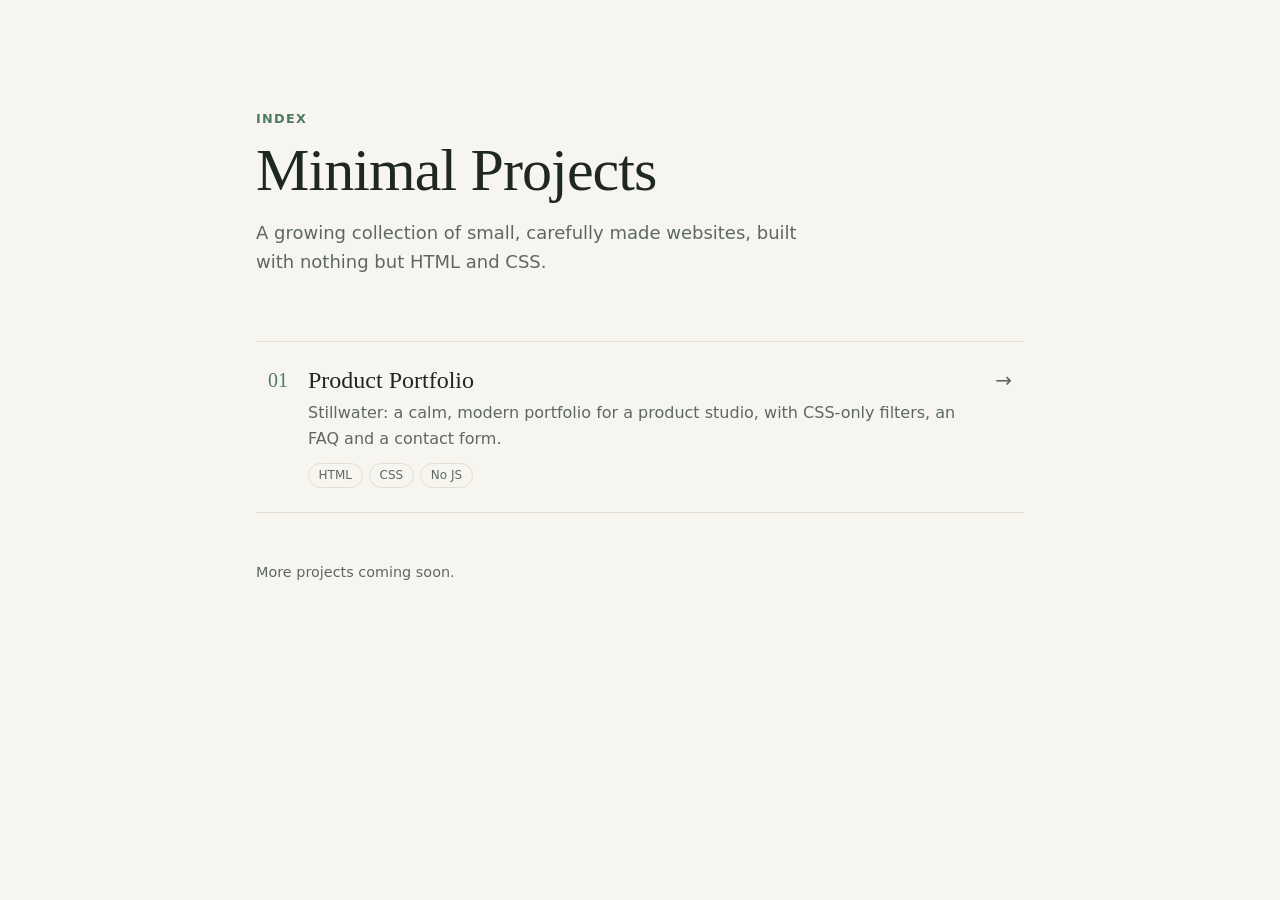
==== index.html @ 39c3559a "Add product portfolio project and root project index - product-portfolio-v1: Stillwater, a minimal H" ====
<!doctype html>
<html lang="en">
<head>
  <meta charset="utf-8">
  <meta name="viewport" content="width=device-width, initial-scale=1">
  <meta name="color-scheme" content="light dark">
  <title>Minimal Projects — Index</title>
  <meta name="description" content="An index of minimal, handcrafted web projects built with plain HTML and CSS.">
  <link rel="stylesheet" href="hub.css">
</head>
<body>
  <main class="wrap">
    <header class="intro">
      <p class="kicker">Index</p>
      <h1>Minimal Projects</h1>
      <p class="lede">A growing collection of small, carefully made websites, built with nothing but HTML and CSS.</p>
    </header>

    <ol class="projects">
      <!-- To add a project: copy one <li> block, then update the number, link, title, description and tags. -->
      <li>
        <a class="project" href="product-portfolio-v1/index.html">
          <span class="num">01</span>
          <span class="info">
            <span class="title">Product Portfolio</span>
            <span class="desc">Stillwater: a calm, modern portfolio for a product studio, with CSS-only filters, an FAQ and a contact form.</span>
            <span class="tags"><span>HTML</span><span>CSS</span><span>No JS</span></span>
          </span>
          <span class="arrow" aria-hidden="true">→</span>
        </a>
      </li>
    </ol>

    <footer class="foot">
      <p>More projects coming soon.</p>
    </footer>
  </main>
</body>
</html>
---- hub.css ----
/* Styles for the root project index (index.html). */
:root {
  color-scheme: light dark;
  --bg: light-dark(#f7f5f0, #101413);
  --surface: light-dark(#fffdf9, #182020);
  --text: light-dark(#1f2723, #e6ebe7);
  --muted: light-dark(#5d6862, #9aa8a1);
  --line: light-dark(#e3dfd4, #27302e);
  --accent: light-dark(#4f7a64, #8fc1a6);
  --serif: ui-serif, "Iowan Old Style", "Palatino Linotype", Palatino, Georgia, serif;
  --sans: ui-sans-serif, system-ui, -apple-system, "Segoe UI", Roboto, "Helvetica Neue", Arial, sans-serif;
}

*, *::before, *::after { box-sizing: border-box; }
* { margin: 0; }

body {
  min-height: 100vh;
  background: var(--bg);
  color: var(--text);
  font-family: var(--sans);
  line-height: 1.6;
  -webkit-font-smoothing: antialiased;
}

.wrap {
  width: min(100% - 2rem, 48rem);
  margin-inline: auto;
  padding-block: clamp(3rem, 2rem + 6vw, 7rem);
}

.kicker {
  color: var(--accent);
  font-size: 0.8rem;
  font-weight: 600;
  letter-spacing: 0.1em;
  text-transform: uppercase;
}
h1 {
  font-family: var(--serif);
  font-weight: 400;
  font-size: clamp(2.4rem, 1.8rem + 3vw, 3.75rem);
  line-height: 1.1;
  letter-spacing: -0.015em;
  margin-block: 0.5rem 1rem;
}
.lede { color: var(--muted); font-size: 1.125rem; max-width: 34rem; }

.projects {
  list-style: none;
  padding: 0;
  margin-top: clamp(2.5rem, 2rem + 3vw, 4rem);
  border-top: 1px solid var(--line);
}
.projects li { border-bottom: 1px solid var(--line); }

.project {
  display: grid;
  grid-template-columns: auto 1fr auto;
  gap: 1.25rem;
  align-items: start;
  padding: 1.5rem 0.75rem;
  color: inherit;
  text-decoration: none;
  border-radius: 0.75rem;
  transition: background 0.3s;
}
.project:hover { background: var(--surface); }
.project:focus-visible { outline: 2px solid var(--accent); outline-offset: 2px; }

.num { font-family: var(--serif); color: var(--accent); font-size: 1.25rem; line-height: 1.4; }
.info { display: grid; gap: 0.35rem; }
.title { font-family: var(--serif); font-size: 1.5rem; line-height: 1.2; }
.desc { color: var(--muted); }
.tags { display: flex; flex-wrap: wrap; gap: 0.4rem; margin-top: 0.4rem; }
.tags span {
  padding: 0.1rem 0.6rem;
  border: 1px solid var(--line);
  border-radius: 999px;
  color: var(--muted);
  font-size: 0.75rem;
}
.arrow {
  font-size: 1.25rem;
  color: var(--muted);
  line-height: 1.4;
  transition: transform 0.3s, color 0.3s;
}
.project:hover .arrow { transform: translateX(4px); color: var(--accent); }

.foot { margin-top: 3rem; color: var(--muted); font-size: 0.9rem; }

@media (prefers-reduced-motion: reduce) {
  * { transition: none !important; }
}
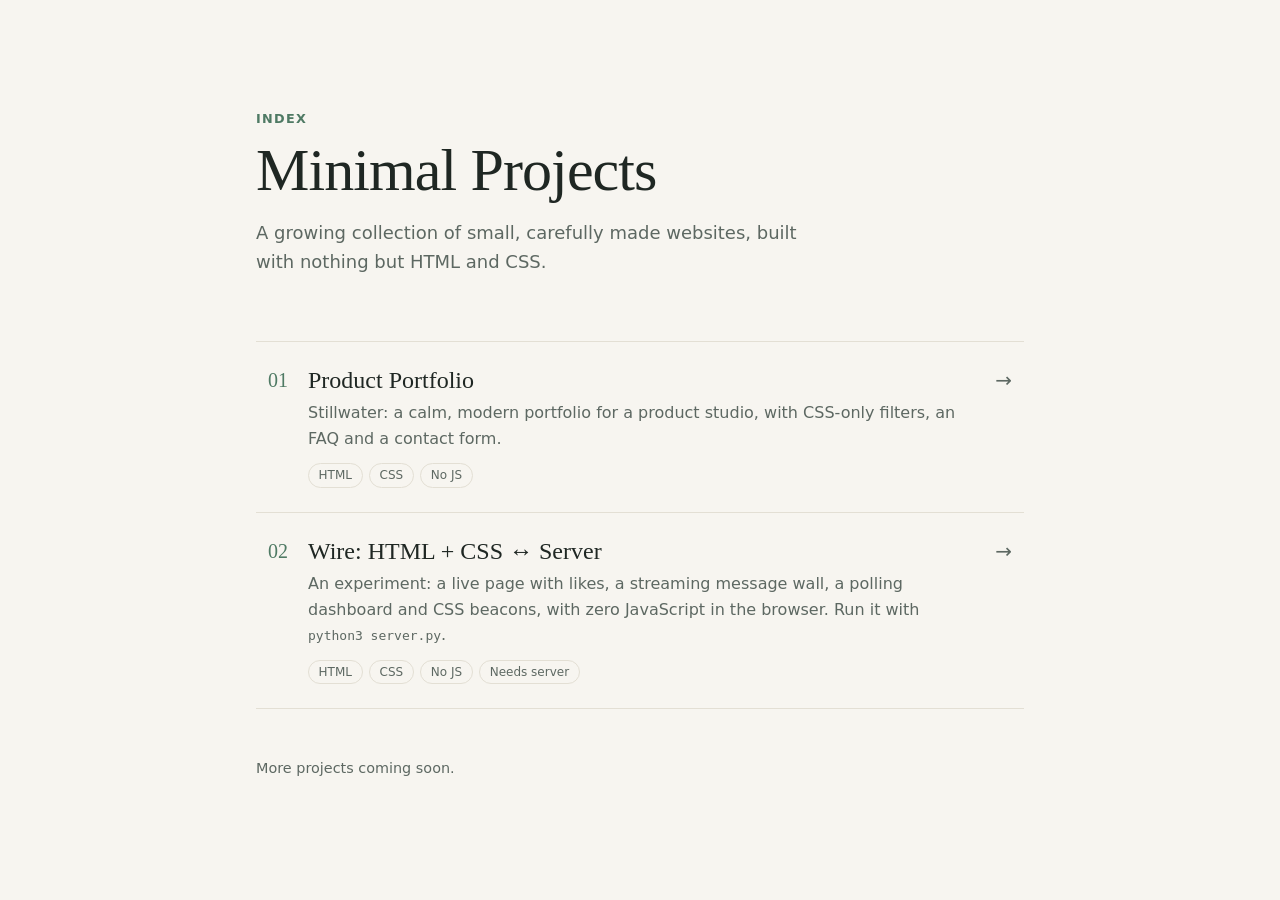
==== commit 4ff79bca: "Add Wire demo: live server-driven page with zero browser JavaScript - wire-demo-v1: forms targeting " ====
--- a/index.html
+++ b/index.html
@@ -29,6 +29,17 @@
           <span class="arrow" aria-hidden="true">→</span>
         </a>
       </li>
+      <li>
+        <a class="project" href="wire-demo-v1/README.md">
+          <span class="num">02</span>
+          <span class="info">
+            <span class="title">Wire: HTML + CSS ↔ Server</span>
+            <span class="desc">An experiment: a live page with likes, a streaming message wall, a polling dashboard and CSS beacons, with zero JavaScript in the browser. Run it with <code>python3 server.py</code>.</span>
+            <span class="tags"><span>HTML</span><span>CSS</span><span>No JS</span><span>Needs server</span></span>
+          </span>
+          <span class="arrow" aria-hidden="true">→</span>
+        </a>
+      </li>
     </ol>
 
     <footer class="foot">
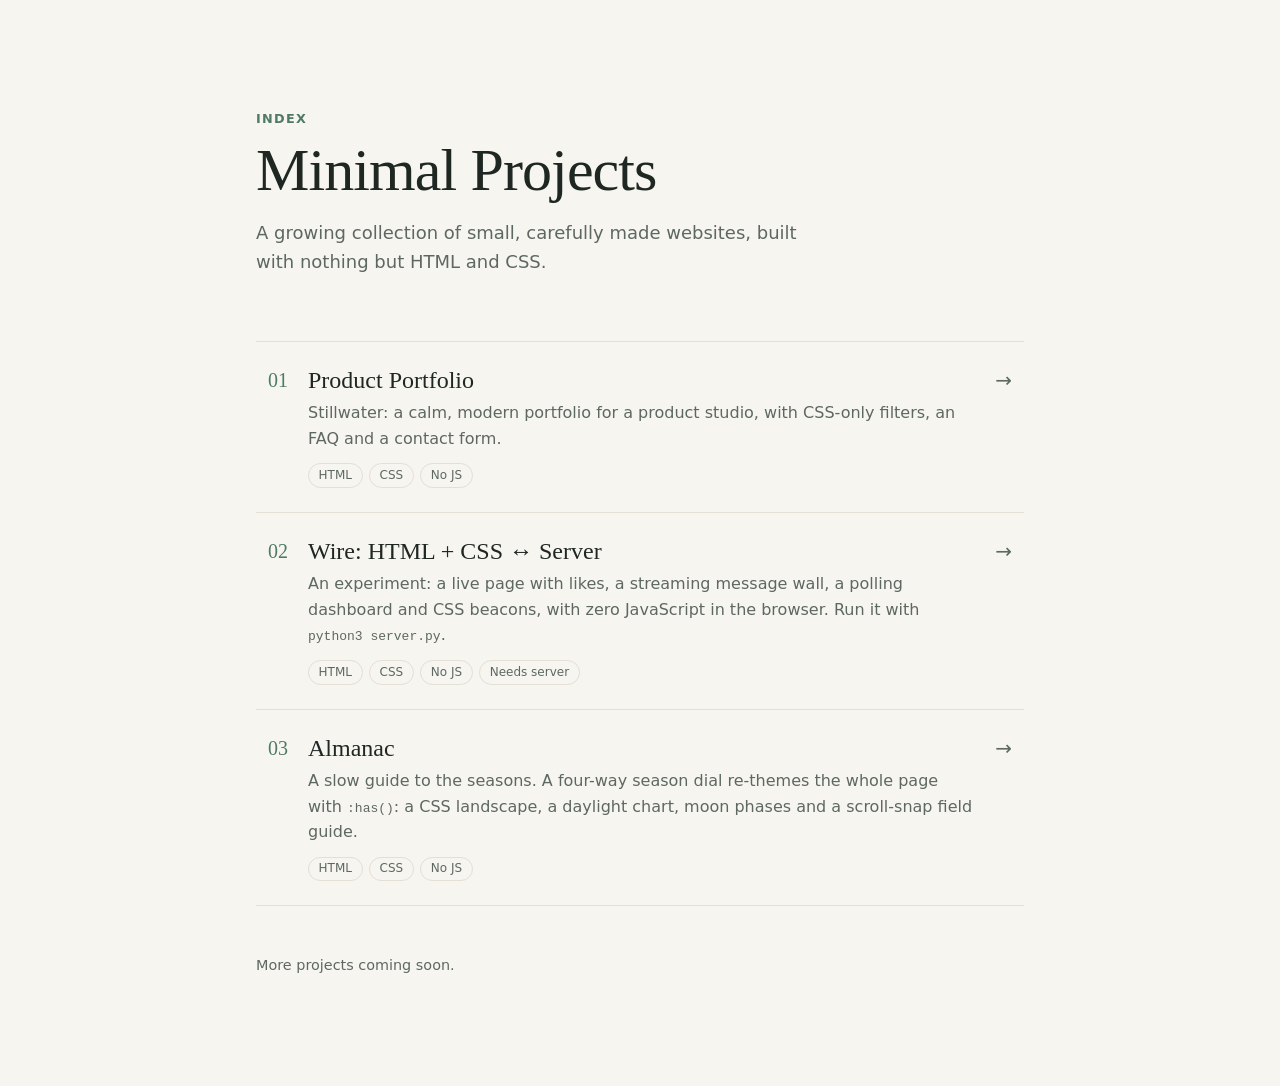
==== commit 3dbfb7ca: "Add Almanac: a seasonal field guide built with HTML and CSS only - seasonal-almanac-v1: a season dia" ====
--- a/index.html
+++ b/index.html
@@ -40,6 +40,17 @@
           <span class="arrow" aria-hidden="true">→</span>
         </a>
       </li>
+      <li>
+        <a class="project" href="seasonal-almanac-v1/index.html">
+          <span class="num">03</span>
+          <span class="info">
+            <span class="title">Almanac</span>
+            <span class="desc">A slow guide to the seasons. A four-way season dial re-themes the whole page with <code>:has()</code>: a CSS landscape, a daylight chart, moon phases and a scroll-snap field guide.</span>
+            <span class="tags"><span>HTML</span><span>CSS</span><span>No JS</span></span>
+          </span>
+          <span class="arrow" aria-hidden="true">→</span>
+        </a>
+      </li>
     </ol>
 
     <footer class="foot">
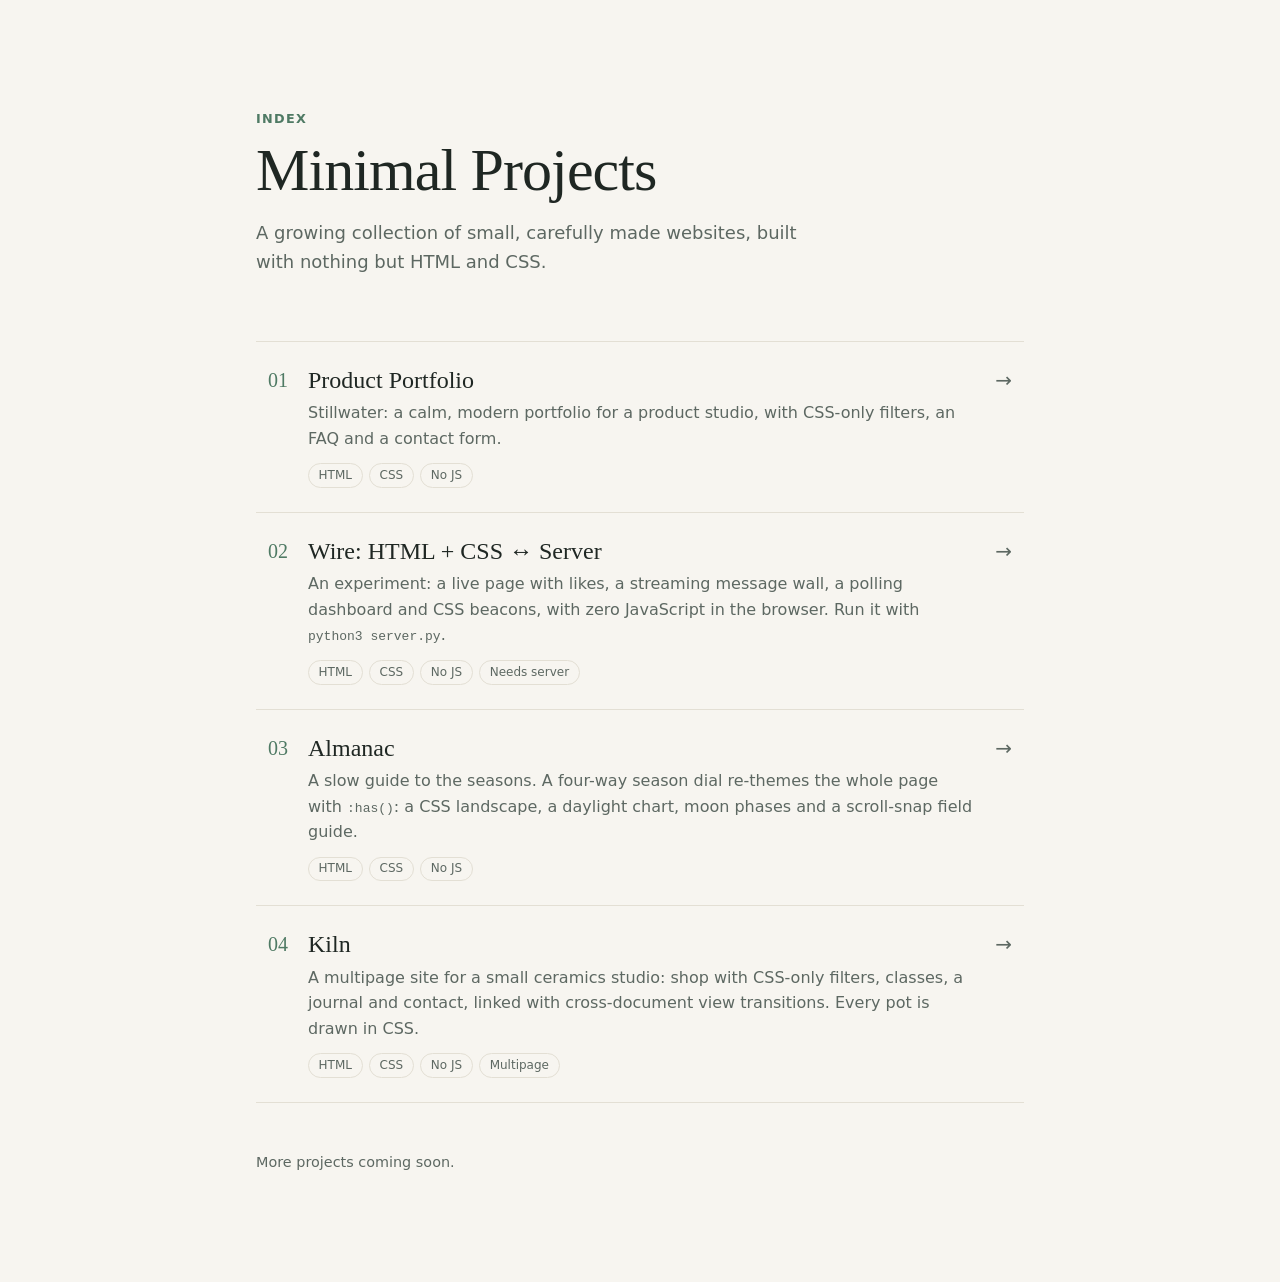
==== commit 51c695a7: "Add Kiln: a multipage ceramics studio site built with HTML and CSS only" ====
--- a/index.html
+++ b/index.html
@@ -51,6 +51,17 @@
           <span class="arrow" aria-hidden="true">→</span>
         </a>
       </li>
+      <li>
+        <a class="project" href="ceramics-studio-v1/index.html">
+          <span class="num">04</span>
+          <span class="info">
+            <span class="title">Kiln</span>
+            <span class="desc">A multipage site for a small ceramics studio: shop with CSS-only filters, classes, a journal and contact, linked with cross-document view transitions. Every pot is drawn in CSS.</span>
+            <span class="tags"><span>HTML</span><span>CSS</span><span>No JS</span><span>Multipage</span></span>
+          </span>
+          <span class="arrow" aria-hidden="true">→</span>
+        </a>
+      </li>
     </ol>
 
     <footer class="foot">
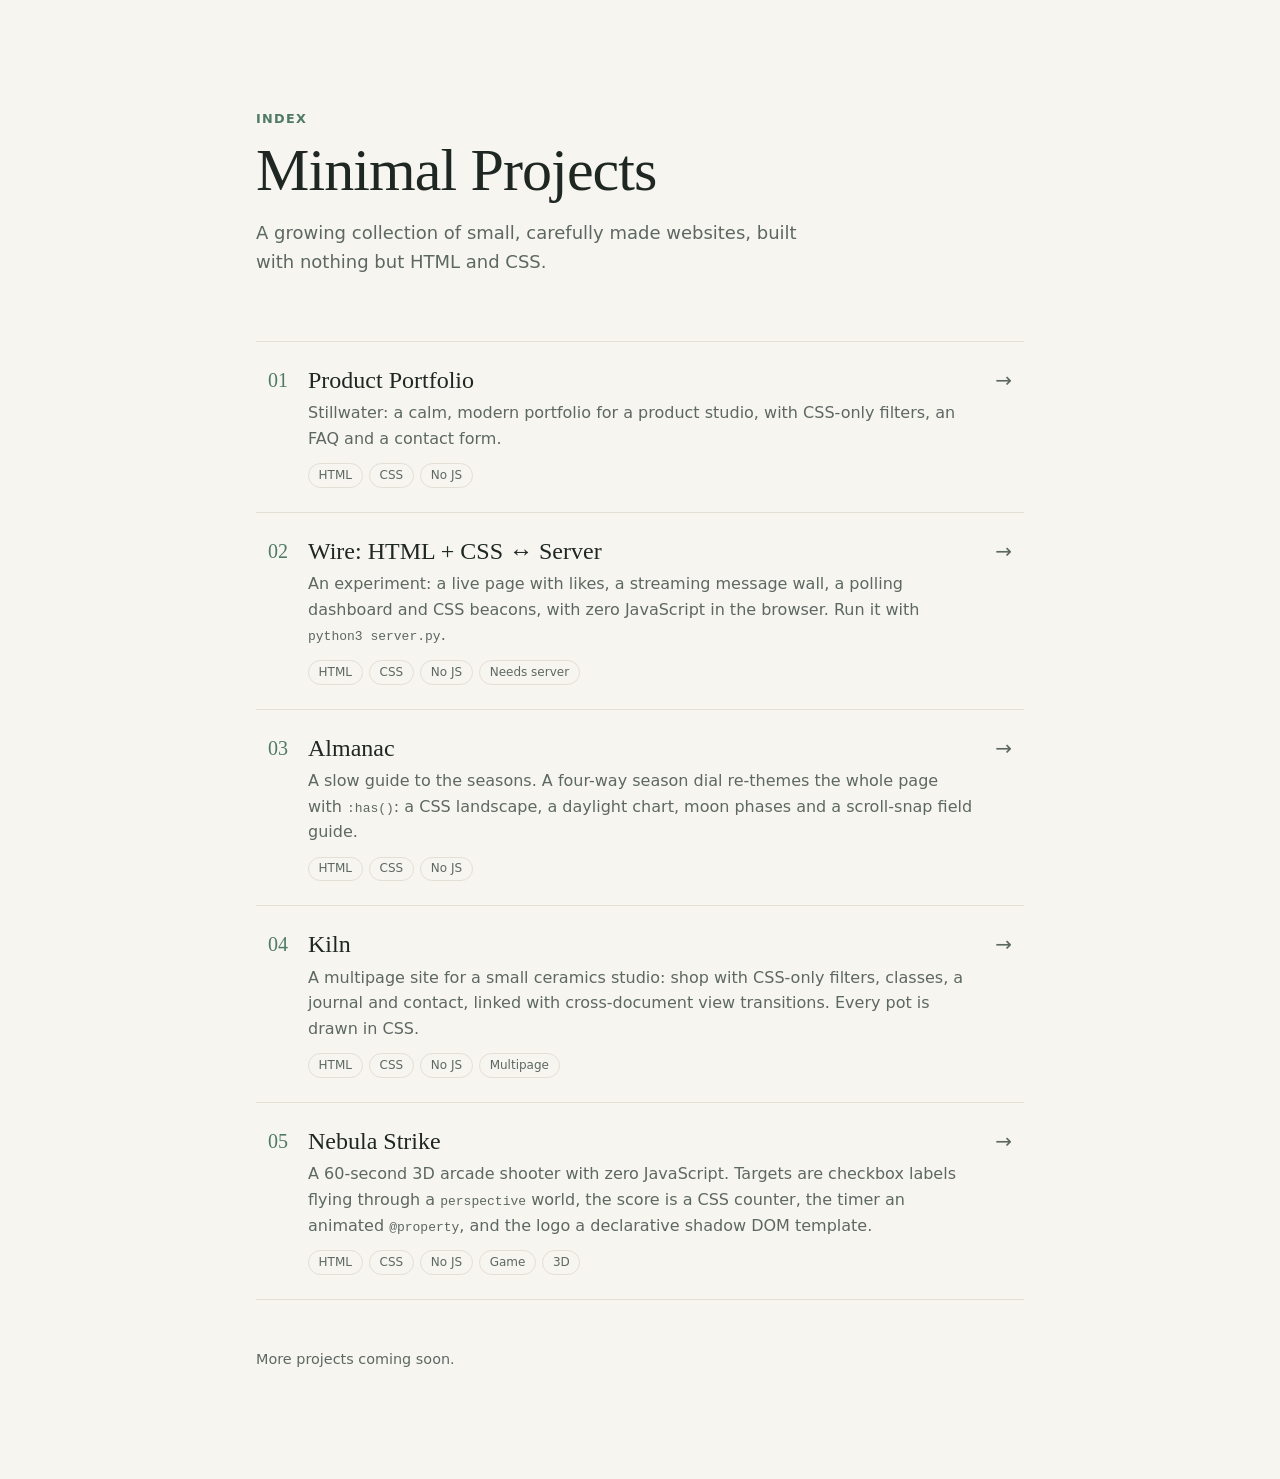
==== commit d692c94a: "Add Nebula Strike: a 3D arcade shooter built with HTML and CSS only Targets are checkbox labels flyi" ====
--- a/index.html
+++ b/index.html
@@ -62,6 +62,17 @@
           <span class="arrow" aria-hidden="true">→</span>
         </a>
       </li>
+      <li>
+        <a class="project" href="nebula-strike-v1/index.html">
+          <span class="num">05</span>
+          <span class="info">
+            <span class="title">Nebula Strike</span>
+            <span class="desc">A 60-second 3D arcade shooter with zero JavaScript. Targets are checkbox labels flying through a <code>perspective</code> world, the score is a CSS counter, the timer an animated <code>@property</code>, and the logo a declarative shadow DOM template.</span>
+            <span class="tags"><span>HTML</span><span>CSS</span><span>No JS</span><span>Game</span><span>3D</span></span>
+          </span>
+          <span class="arrow" aria-hidden="true">→</span>
+        </a>
+      </li>
     </ol>
 
     <footer class="foot">
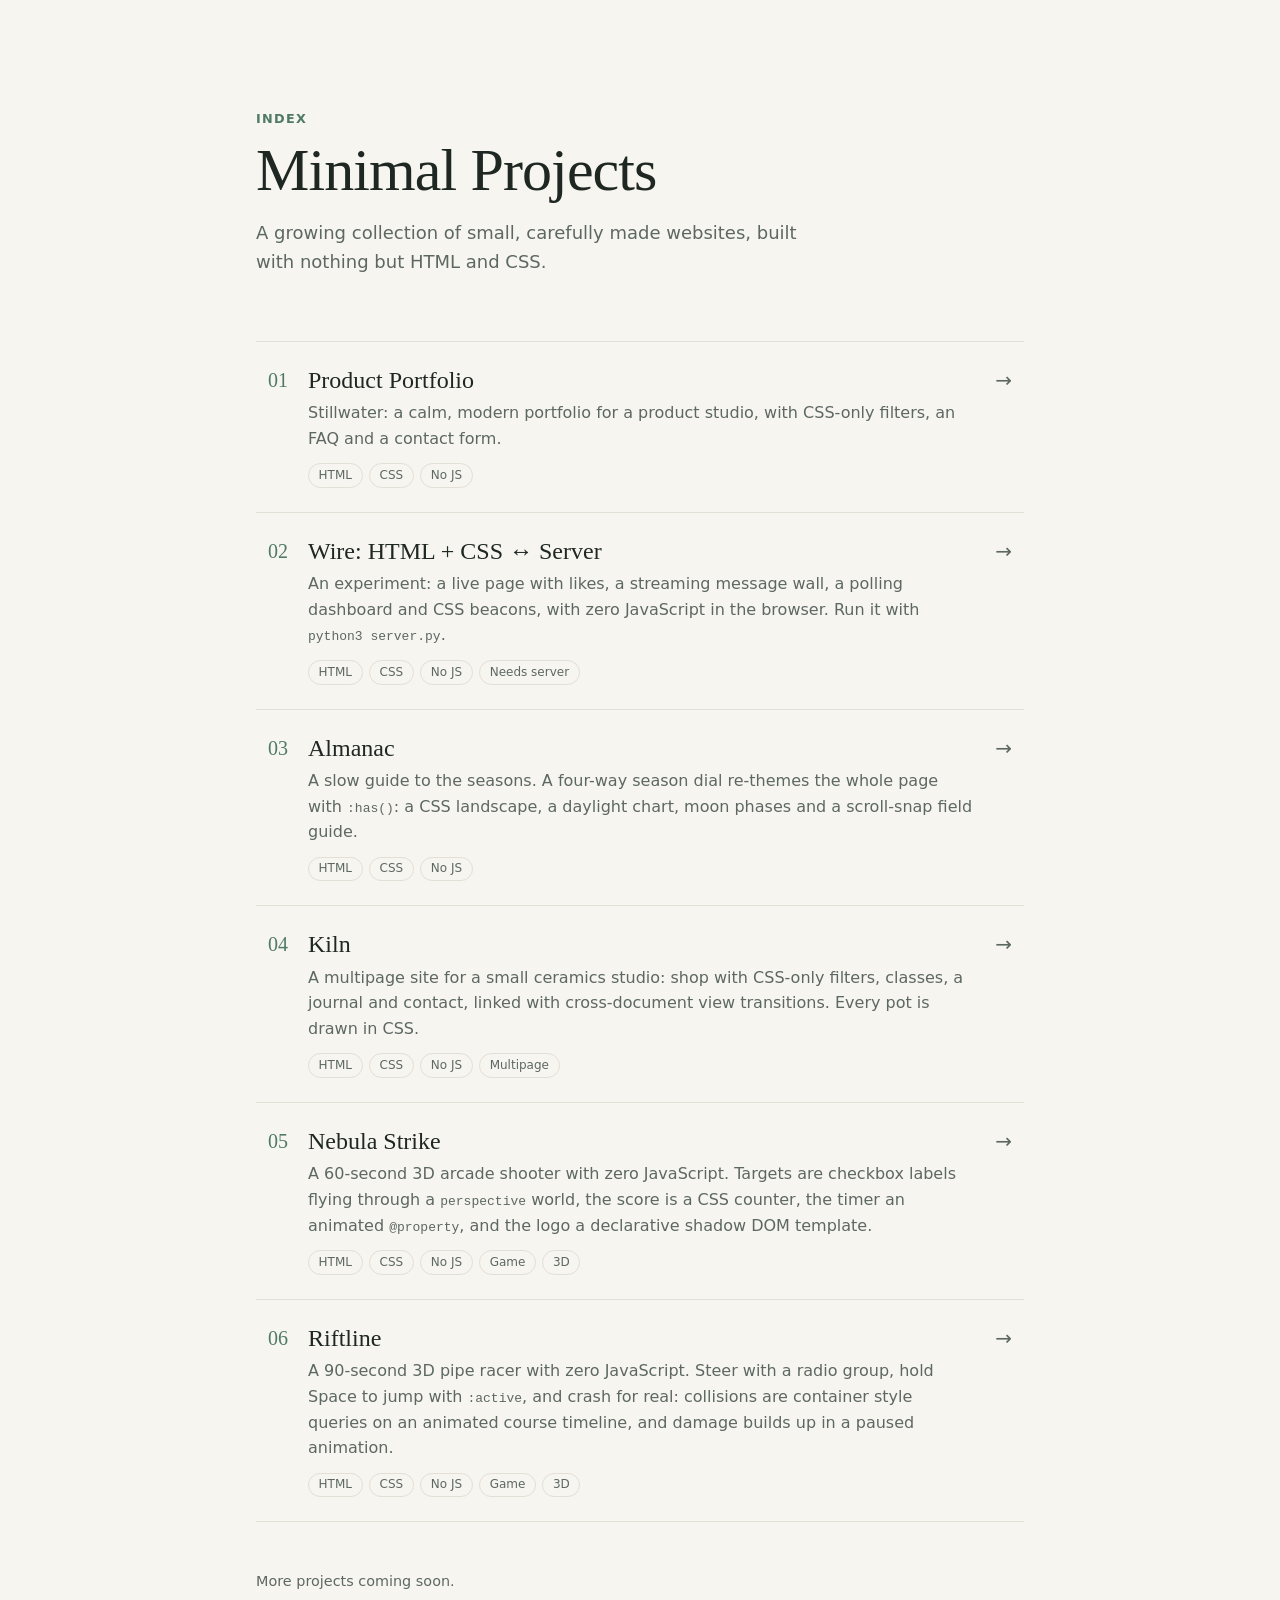
==== commit ce303361: "Add Riftline: a 3D pipe racer with collision detection in HTML and CSS only Steer across five lanes " ====
--- a/index.html
+++ b/index.html
@@ -73,6 +73,17 @@
           <span class="arrow" aria-hidden="true">→</span>
         </a>
       </li>
+      <li>
+        <a class="project" href="riftline-v1/index.html">
+          <span class="num">06</span>
+          <span class="info">
+            <span class="title">Riftline</span>
+            <span class="desc">A 90-second 3D pipe racer with zero JavaScript. Steer with a radio group, hold Space to jump with <code>:active</code>, and crash for real: collisions are container style queries on an animated course timeline, and damage builds up in a paused animation.</span>
+            <span class="tags"><span>HTML</span><span>CSS</span><span>No JS</span><span>Game</span><span>3D</span></span>
+          </span>
+          <span class="arrow" aria-hidden="true">→</span>
+        </a>
+      </li>
     </ol>
 
     <footer class="foot">
